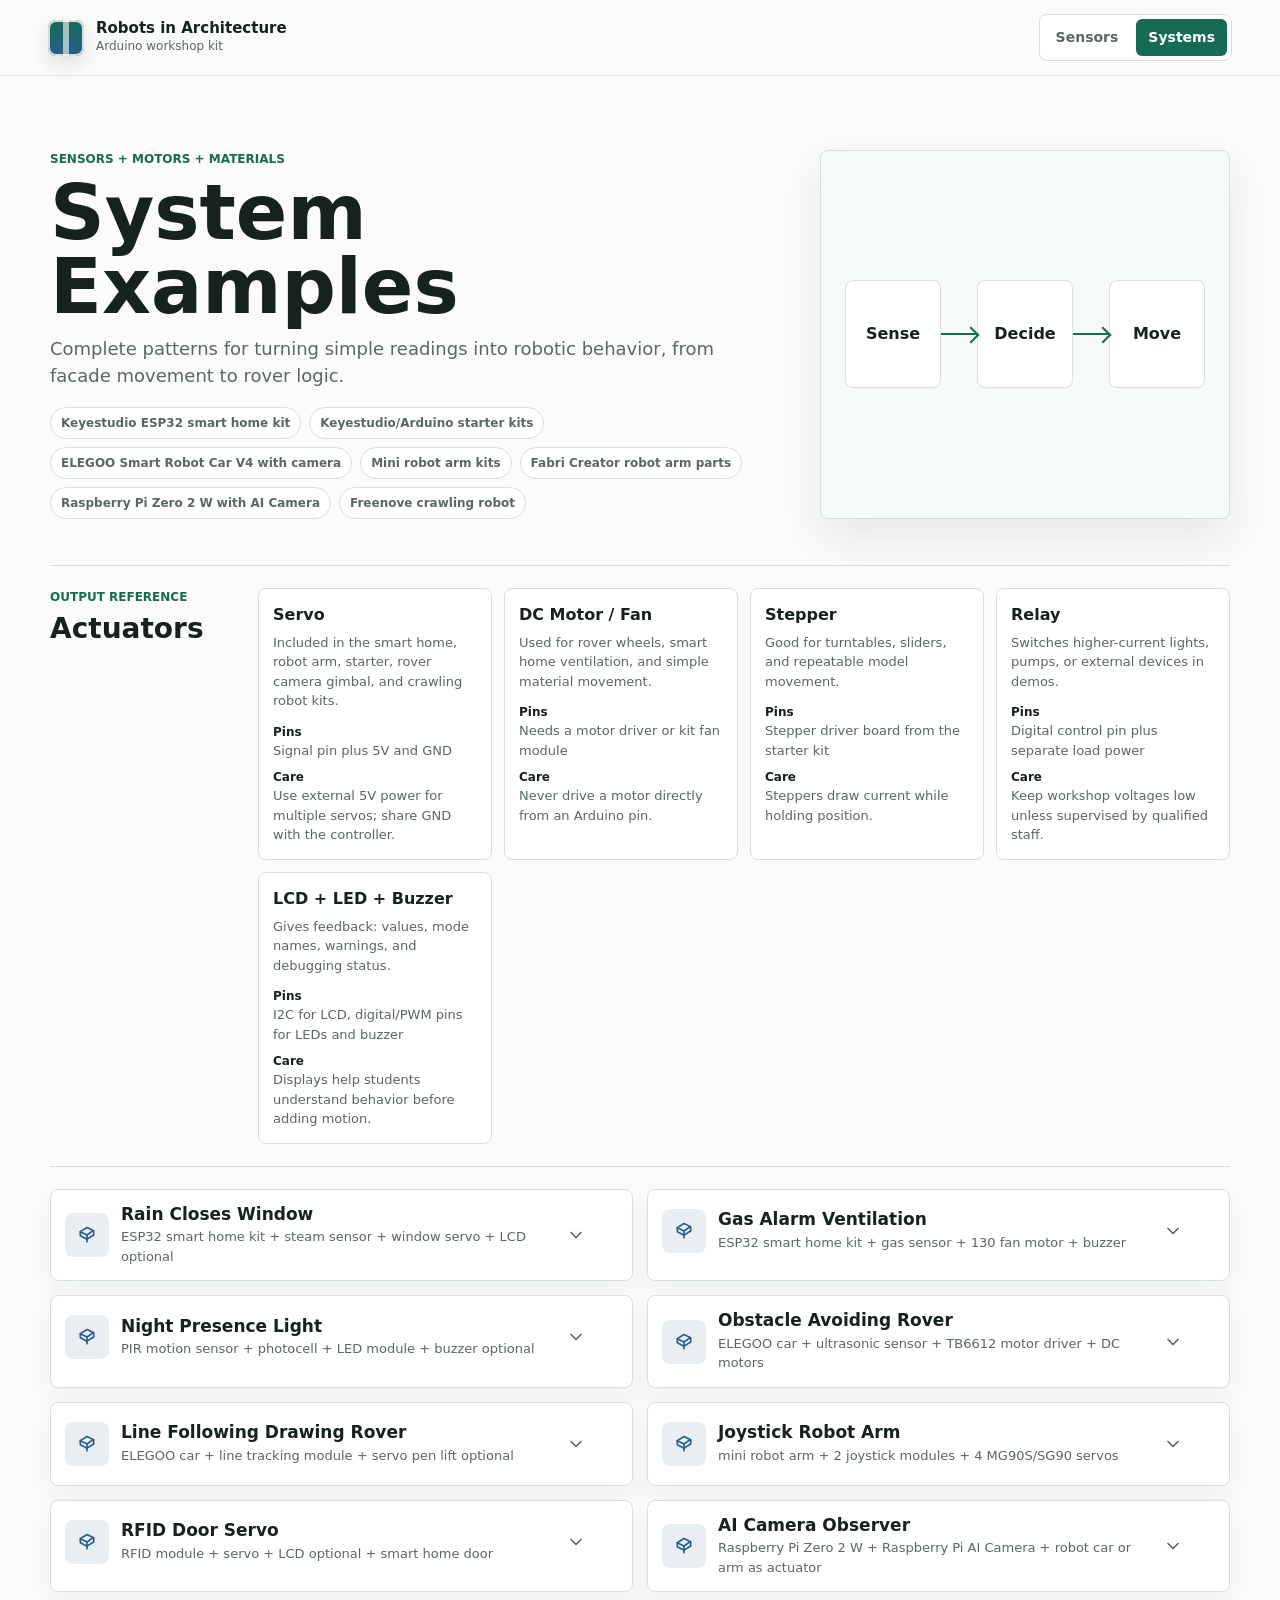
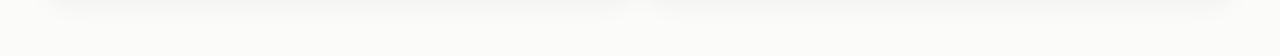
==== examples.html @ 3477a8b8 "Build robotics workshop website" ====
<!doctype html>
<html lang="en">
  <head>
    <meta charset="utf-8">
    <meta name="viewport" content="width=device-width, initial-scale=1">
    <title>Robots in Architecture - System Examples</title>
    <link rel="stylesheet" href="styles.css">
  </head>
  <body data-page="examples">
    <header class="topbar">
      <a class="brand" href="index.html" aria-label="Robots in Architecture">
        <span class="brand-mark" aria-hidden="true"></span>
        <span>
          <strong>Robots in Architecture</strong>
          <small>Arduino workshop kit</small>
        </span>
      </a>
      <nav class="nav-links" aria-label="Primary">
        <a href="index.html">Sensors</a>
        <a class="active" href="examples.html">Systems</a>
      </nav>
    </header>

    <main>
      <section class="workshop-strip systems-strip" aria-labelledby="page-title">
        <div class="workshop-copy">
          <p class="eyebrow">Sensors + motors + materials</p>
          <h1 id="page-title">System Examples</h1>
          <p>Complete patterns for turning simple readings into robotic behavior, from facade movement to rover logic.</p>
          <div class="inventory-pills" id="inventory-pills" aria-label="Available hardware"></div>
        </div>
        <div class="system-diagram" aria-hidden="true">
          <span>Sense</span>
          <i></i>
          <span>Decide</span>
          <i></i>
          <span>Move</span>
        </div>
      </section>

      <section class="actuator-band" aria-labelledby="actuator-title">
        <div>
          <p class="eyebrow">Output reference</p>
          <h2 id="actuator-title">Actuators</h2>
        </div>
        <div class="actuator-grid" id="actuator-grid"></div>
      </section>

      <section class="grid examples-grid" id="examples-grid" aria-live="polite"></section>
    </main>

    <script src="data.js"></script>
    <script src="app.js"></script>
  </body>
</html>
---- styles.css ----
:root {
  --ink: #17211d;
  --muted: #5b6762;
  --line: #d8dfdb;
  --paper: #fbfcfa;
  --panel: #ffffff;
  --soft: #eef4f1;
  --green: #176b53;
  --green-2: #0f8b6e;
  --blue: #265d8d;
  --yellow: #f2b84b;
  --red: #be4b49;
  --shadow: 0 18px 45px rgba(23, 33, 29, 0.09);
}

* {
  box-sizing: border-box;
}

html {
  color-scheme: light;
}

body {
  margin: 0;
  min-width: 320px;
  background: var(--paper);
  color: var(--ink);
  font-family: Inter, ui-sans-serif, system-ui, -apple-system, BlinkMacSystemFont, "Segoe UI", sans-serif;
  line-height: 1.5;
}

a {
  color: inherit;
  text-decoration: none;
}

button,
input {
  font: inherit;
}

.topbar {
  position: sticky;
  top: 0;
  z-index: 20;
  display: flex;
  align-items: center;
  justify-content: space-between;
  gap: 24px;
  min-height: 72px;
  padding: 14px clamp(16px, 4vw, 48px);
  border-bottom: 1px solid rgba(23, 33, 29, 0.12);
  background: rgba(251, 252, 250, 0.94);
  backdrop-filter: blur(16px);
}

.brand {
  display: inline-flex;
  align-items: center;
  gap: 12px;
}

.brand strong,
.brand small {
  display: block;
}

.brand strong {
  font-size: 15px;
  line-height: 1.1;
}

.brand small {
  color: var(--muted);
  font-size: 12px;
}

.brand-mark {
  width: 36px;
  height: 36px;
  border-radius: 8px;
  background:
    linear-gradient(90deg, transparent 42%, rgba(255,255,255,0.6) 42% 58%, transparent 58%),
    linear-gradient(180deg, var(--green), var(--blue));
  box-shadow: inset 0 0 0 2px rgba(255,255,255,0.8), 0 8px 20px rgba(23, 33, 29, 0.12);
}

.nav-links {
  display: flex;
  align-items: center;
  gap: 6px;
  padding: 4px;
  border: 1px solid var(--line);
  border-radius: 8px;
  background: var(--panel);
}

.nav-links a {
  border-radius: 6px;
  padding: 8px 12px;
  color: var(--muted);
  font-size: 14px;
  font-weight: 650;
}

.nav-links a.active,
.nav-links a:hover {
  background: var(--green);
  color: #fff;
}

main {
  width: min(1180px, calc(100vw - 32px));
  margin: 0 auto;
  padding: 28px 0 64px;
}

.workshop-strip {
  display: grid;
  grid-template-columns: minmax(0, 1fr) minmax(260px, 410px);
  gap: clamp(20px, 4vw, 56px);
  align-items: stretch;
  padding: clamp(22px, 5vw, 46px) 0;
  border-bottom: 1px solid var(--line);
}

.workshop-copy {
  align-self: center;
}

.eyebrow {
  margin: 0 0 8px;
  color: var(--green);
  font-size: 12px;
  font-weight: 800;
  letter-spacing: 0;
  text-transform: uppercase;
}

h1,
h2,
h3,
p {
  margin-top: 0;
}

h1 {
  margin-bottom: 10px;
  font-size: clamp(36px, 7vw, 76px);
  line-height: 0.98;
  letter-spacing: 0;
}

h2 {
  margin-bottom: 8px;
  font-size: 28px;
  line-height: 1.1;
  letter-spacing: 0;
}

h3 {
  margin-bottom: 10px;
  font-size: 14px;
  letter-spacing: 0;
}

.workshop-copy p:not(.eyebrow) {
  max-width: 680px;
  margin-bottom: 0;
  color: var(--muted);
  font-size: 18px;
}

.inventory-pills {
  display: flex;
  flex-wrap: wrap;
  gap: 8px;
  max-width: 760px;
  margin-top: 18px;
}

.inventory-pills span {
  border: 1px solid var(--line);
  border-radius: 999px;
  padding: 6px 10px;
  background: #fff;
  color: var(--muted);
  font-size: 12px;
  font-weight: 750;
}

.bench-visual {
  position: relative;
  min-height: 260px;
  overflow: hidden;
  border: 1px solid var(--line);
  border-radius: 8px;
  background:
    linear-gradient(90deg, rgba(23, 107, 83, 0.08) 1px, transparent 1px),
    linear-gradient(180deg, rgba(38, 93, 141, 0.08) 1px, transparent 1px),
    #f6faf7;
  background-size: 28px 28px;
  box-shadow: var(--shadow);
}

.board {
  position: absolute;
  left: 34px;
  bottom: 38px;
  width: 190px;
  height: 116px;
  border-radius: 8px;
  background: linear-gradient(135deg, #217a63, #134d66);
  box-shadow: inset 0 0 0 2px rgba(255,255,255,0.35), 0 18px 34px rgba(23, 33, 29, 0.16);
}

.board span {
  position: relative;
  display: inline-block;
  width: 9px;
  height: 9px;
  margin: 12px 0 0 10px;
  border-radius: 50%;
  background: #e7dca6;
}

.board b {
  position: absolute;
  right: 18px;
  bottom: 18px;
  width: 56px;
  height: 36px;
  border-radius: 4px;
  background: rgba(10, 22, 28, 0.7);
}

.sensor-chip {
  position: absolute;
  right: 36px;
  top: 46px;
  width: 120px;
  height: 72px;
  border-radius: 8px;
  background: #2b3544;
  box-shadow: 0 16px 30px rgba(23, 33, 29, 0.14);
}

.sensor-chip i {
  display: inline-block;
  width: 20px;
  height: 20px;
  margin: 18px 0 0 14px;
  border: 3px solid #9fb2be;
  border-radius: 50%;
}

.servo-dial {
  position: absolute;
  right: 92px;
  bottom: 34px;
  width: 82px;
  height: 82px;
  border-radius: 50%;
  background: conic-gradient(from 20deg, var(--yellow), var(--red), var(--blue), var(--yellow));
  box-shadow: inset 0 0 0 18px #fff, 0 16px 30px rgba(23, 33, 29, 0.16);
}

.servo-dial::after {
  content: "";
  position: absolute;
  left: 38px;
  top: 9px;
  width: 6px;
  height: 42px;
  border-radius: 999px;
  background: var(--ink);
  transform: rotate(42deg);
  transform-origin: 3px 32px;
}

.wire {
  position: absolute;
  height: 4px;
  border-radius: 999px;
  transform-origin: left center;
}

.wire-a {
  left: 188px;
  top: 130px;
  width: 170px;
  background: var(--yellow);
  transform: rotate(-19deg);
}

.wire-b {
  left: 176px;
  top: 152px;
  width: 206px;
  background: var(--red);
  transform: rotate(28deg);
}

.system-diagram {
  display: grid;
  grid-template-columns: 1fr 36px 1fr 36px 1fr;
  align-items: center;
  min-height: 220px;
  padding: 24px;
  border: 1px solid var(--line);
  border-radius: 8px;
  background: #f6faf7;
  box-shadow: var(--shadow);
}

.system-diagram span {
  display: grid;
  place-items: center;
  min-height: 108px;
  border: 1px solid rgba(23, 33, 29, 0.14);
  border-radius: 8px;
  background: #fff;
  color: var(--ink);
  font-weight: 800;
}

.system-diagram i {
  height: 2px;
  background: var(--green);
}

.system-diagram i::after {
  content: "";
  display: block;
  width: 10px;
  height: 10px;
  margin-left: auto;
  margin-top: -4px;
  border-top: 2px solid var(--green);
  border-right: 2px solid var(--green);
  transform: rotate(45deg);
}

.controls {
  display: grid;
  grid-template-columns: minmax(220px, 380px) 1fr;
  gap: 16px;
  align-items: center;
  padding: 22px 0;
}

.search {
  display: flex;
  align-items: center;
  gap: 10px;
  min-height: 44px;
  padding: 0 13px;
  border: 1px solid var(--line);
  border-radius: 8px;
  background: var(--panel);
}

.search svg,
.icon-button svg,
.icon-badge svg,
.chevron {
  width: 20px;
  height: 20px;
  fill: none;
  stroke: currentColor;
  stroke-linecap: round;
  stroke-linejoin: round;
  stroke-width: 2;
}

.search input {
  width: 100%;
  min-width: 0;
  border: 0;
  outline: 0;
  background: transparent;
  color: var(--ink);
}

.filter-group {
  display: flex;
  flex-wrap: wrap;
  gap: 8px;
  justify-content: flex-end;
}

.filter-button {
  min-height: 36px;
  border: 1px solid var(--line);
  border-radius: 999px;
  padding: 0 13px;
  background: #fff;
  color: var(--muted);
  cursor: pointer;
  font-size: 13px;
  font-weight: 750;
}

.filter-button.active,
.filter-button:hover {
  border-color: var(--green);
  background: var(--green);
  color: #fff;
}

.grid {
  display: grid;
  grid-template-columns: repeat(2, minmax(0, 1fr));
  gap: 14px;
}

.card {
  overflow: hidden;
  border: 1px solid var(--line);
  border-radius: 8px;
  background: var(--panel);
  box-shadow: 0 10px 28px rgba(23, 33, 29, 0.05);
}

.card[hidden] {
  display: none;
}

.card-summary {
  display: grid;
  grid-template-columns: 44px minmax(0, 1fr) auto 20px;
  gap: 12px;
  align-items: center;
  width: 100%;
  min-height: 82px;
  border: 0;
  padding: 14px;
  background: transparent;
  color: inherit;
  cursor: pointer;
  text-align: left;
}

.card-summary:hover {
  background: var(--soft);
}

.icon-badge {
  display: grid;
  place-items: center;
  width: 44px;
  height: 44px;
  border-radius: 8px;
  background: rgba(23, 107, 83, 0.1);
  color: var(--green);
}

.system-icon {
  background: rgba(38, 93, 141, 0.1);
  color: var(--blue);
}

.card-title {
  min-width: 0;
}

.card-title strong,
.card-title small {
  display: block;
}

.card-title strong {
  overflow-wrap: anywhere;
  font-size: 17px;
  line-height: 1.2;
}

.card-title small {
  margin-top: 3px;
  color: var(--muted);
  font-size: 13px;
}

.type-chip {
  border-radius: 999px;
  padding: 5px 9px;
  background: #edf5f2;
  color: var(--green);
  font-size: 12px;
  font-weight: 800;
}

.chevron {
  color: var(--muted);
  transition: transform 160ms ease;
}

.card-summary[aria-expanded="true"] .chevron {
  transform: rotate(180deg);
}

.card-panel {
  border-top: 1px solid var(--line);
  padding: 18px;
}

.intro {
  color: var(--muted);
}

.detail-layout {
  display: grid;
  grid-template-columns: repeat(3, minmax(0, 1fr));
  gap: 14px;
  margin: 18px 0;
}

.detail-layout.two-column {
  grid-template-columns: 1fr 1fr;
}

.detail-layout > div {
  min-width: 0;
  border: 1px solid var(--line);
  border-radius: 8px;
  padding: 14px;
  background: #fbfdfc;
}

.pin-list,
.notes {
  margin: 0;
  padding: 0;
  list-style: none;
}

.pin-list li {
  display: flex;
  align-items: center;
  justify-content: space-between;
  gap: 10px;
  min-height: 32px;
  border-top: 1px solid #e8edea;
  color: var(--muted);
  font-size: 13px;
}

.pin-list li:first-child {
  border-top: 0;
}

.pin-list strong {
  color: var(--ink);
  font-size: 12px;
  text-align: right;
}

.notes li {
  position: relative;
  margin-bottom: 8px;
  padding-left: 16px;
  color: var(--muted);
  font-size: 14px;
}

.notes li::before {
  content: "";
  position: absolute;
  left: 0;
  top: 0.72em;
  width: 6px;
  height: 6px;
  border-radius: 50%;
  background: var(--green-2);
}

.code-shell {
  position: relative;
  overflow: hidden;
  border: 1px solid #1f2b29;
  border-radius: 8px;
  background: #101716;
}

pre {
  max-height: 440px;
  margin: 0;
  overflow: auto;
  padding: 18px;
}

code {
  color: #dbe9e4;
  font-family: "Cascadia Mono", "SFMono-Regular", Consolas, monospace;
  font-size: 13px;
  line-height: 1.55;
  white-space: pre;
}

.icon-button {
  display: inline-flex;
  align-items: center;
  gap: 7px;
  min-height: 34px;
  border: 1px solid rgba(255,255,255,0.18);
  border-radius: 6px;
  padding: 0 10px;
  background: rgba(255,255,255,0.08);
  color: #fff;
  cursor: pointer;
  font-size: 12px;
  font-weight: 800;
}

.copy-button {
  position: absolute;
  right: 10px;
  top: 10px;
  z-index: 2;
}

.copy-button.copied {
  background: var(--green);
}

.actuator-band {
  display: grid;
  grid-template-columns: 190px 1fr;
  gap: 18px;
  align-items: start;
  padding: 22px 0;
  border-bottom: 1px solid var(--line);
}

.actuator-grid {
  display: grid;
  grid-template-columns: repeat(4, minmax(0, 1fr));
  gap: 12px;
}

.actuator-card {
  min-width: 0;
  border: 1px solid var(--line);
  border-radius: 8px;
  padding: 14px;
  background: #fff;
}

.actuator-card h3 {
  margin-bottom: 6px;
  font-size: 16px;
}

.actuator-card p,
.actuator-card dd {
  color: var(--muted);
  font-size: 13px;
}

.actuator-card p {
  margin-bottom: 12px;
}

dl,
dd {
  margin: 0;
}

dt {
  margin-top: 8px;
  color: var(--ink);
  font-size: 12px;
  font-weight: 800;
}

.examples-grid {
  padding-top: 22px;
}

.system-pattern {
  margin: 12px 0 18px;
  border-left: 4px solid var(--yellow);
  padding: 10px 12px;
  background: #fff8e9;
  color: #513a09;
  font-weight: 750;
}

@media (max-width: 980px) {
  .workshop-strip,
  .controls,
  .actuator-band {
    grid-template-columns: 1fr;
  }

  .filter-group {
    justify-content: flex-start;
  }

  .detail-layout,
  .detail-layout.two-column,
  .actuator-grid {
    grid-template-columns: repeat(2, minmax(0, 1fr));
  }
}

@media (max-width: 720px) {
  .topbar {
    align-items: stretch;
    flex-direction: column;
    gap: 12px;
  }

  .nav-links {
    width: 100%;
  }

  .nav-links a {
    flex: 1;
    text-align: center;
  }

  main {
    width: min(100vw - 24px, 1180px);
    padding-top: 16px;
  }

  .workshop-strip {
    padding-top: 18px;
  }

  h1 {
    font-size: 42px;
  }

  .workshop-copy p:not(.eyebrow) {
    font-size: 16px;
  }

  .grid,
  .detail-layout,
  .detail-layout.two-column,
  .actuator-grid {
    grid-template-columns: 1fr;
  }

  .card-summary {
    grid-template-columns: 40px minmax(0, 1fr) 20px;
    min-height: 76px;
  }

  .type-chip {
    display: none;
  }

  .bench-visual,
  .system-diagram {
    min-height: 210px;
  }

  .system-diagram {
    grid-template-columns: 1fr;
    gap: 10px;
  }

  .system-diagram i {
    width: 2px;
    height: 20px;
    margin: 0 auto;
  }

  .system-diagram i::after {
    margin-left: -4px;
    margin-top: 12px;
    transform: rotate(135deg);
  }
}
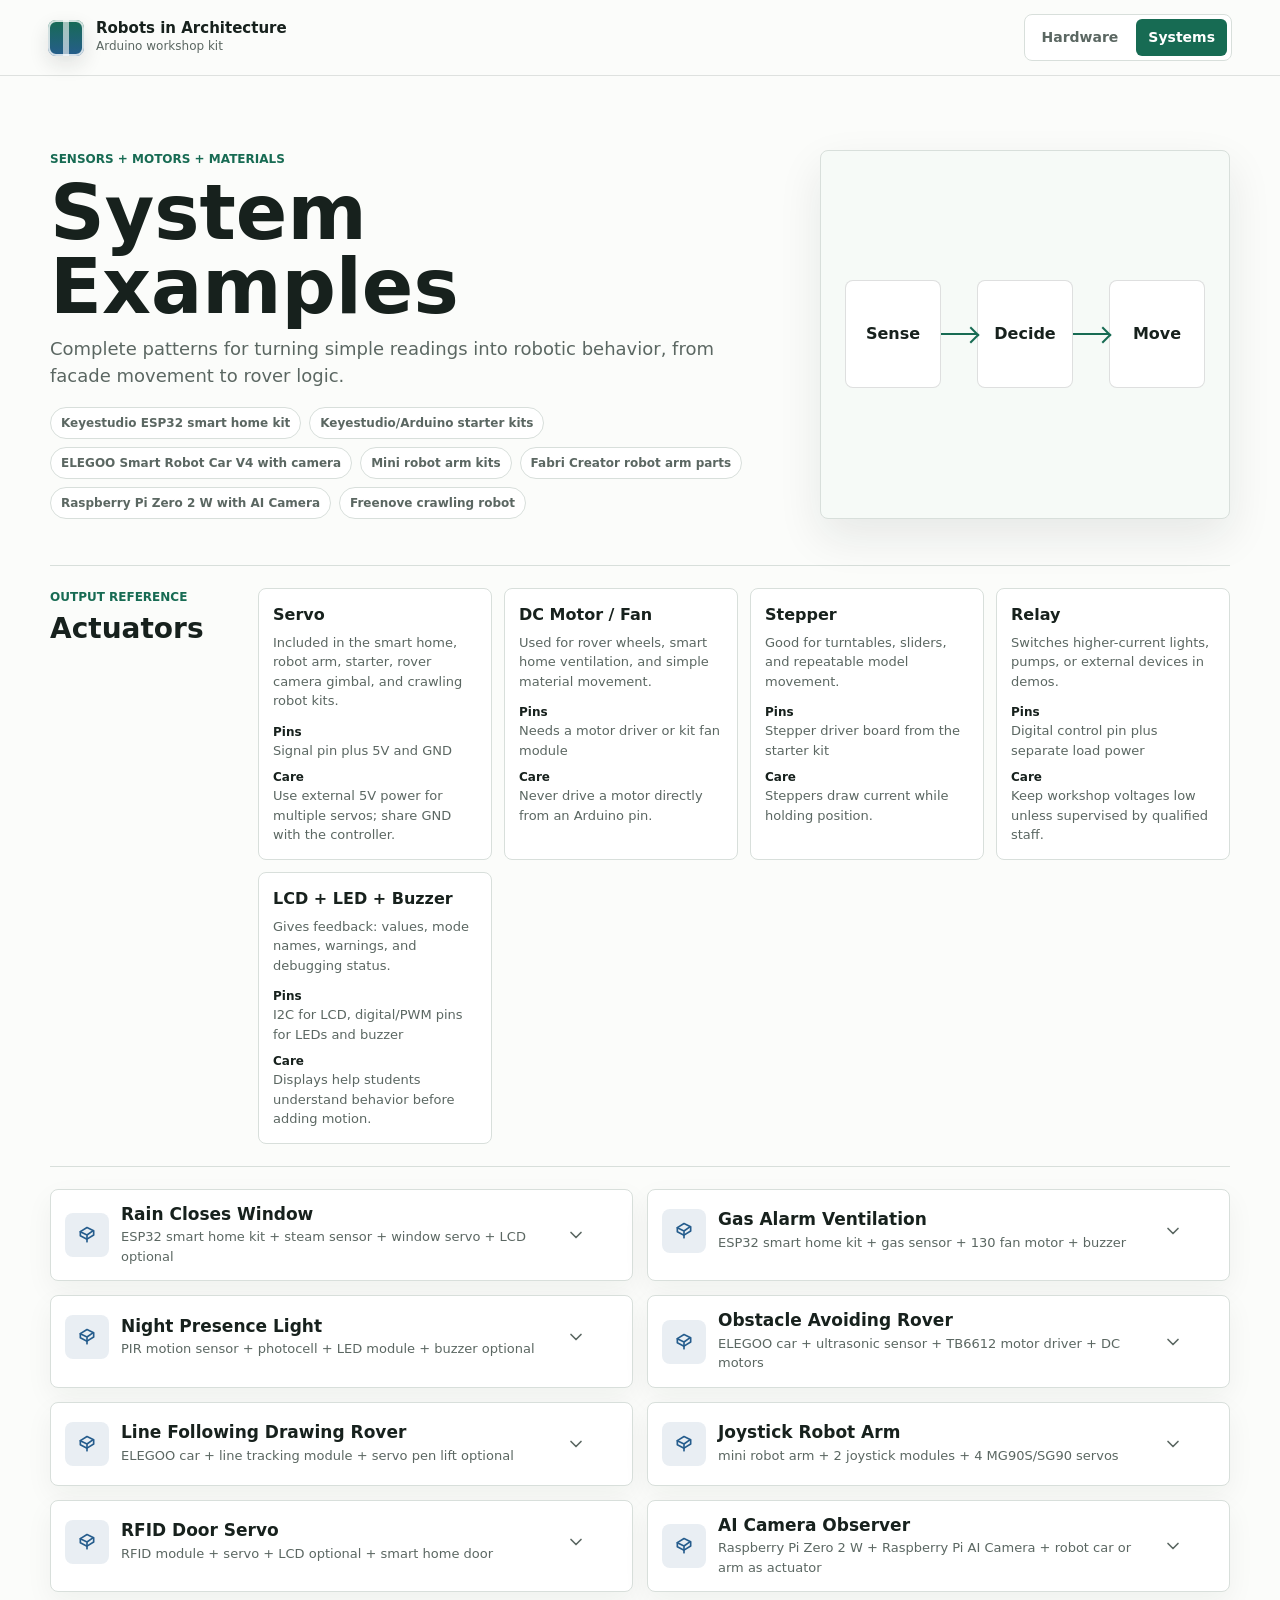
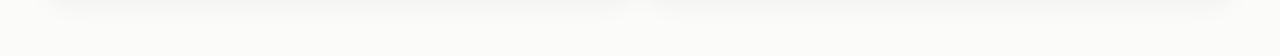
==== commit 659f527f: "Expand workshop guide to all hardware" ====
--- a/examples.html
+++ b/examples.html
@@ -16,7 +16,7 @@
         </span>
       </a>
       <nav class="nav-links" aria-label="Primary">
-        <a href="index.html">Sensors</a>
+        <a href="index.html">Hardware</a>
         <a class="active" href="examples.html">Systems</a>
       </nav>
     </header>
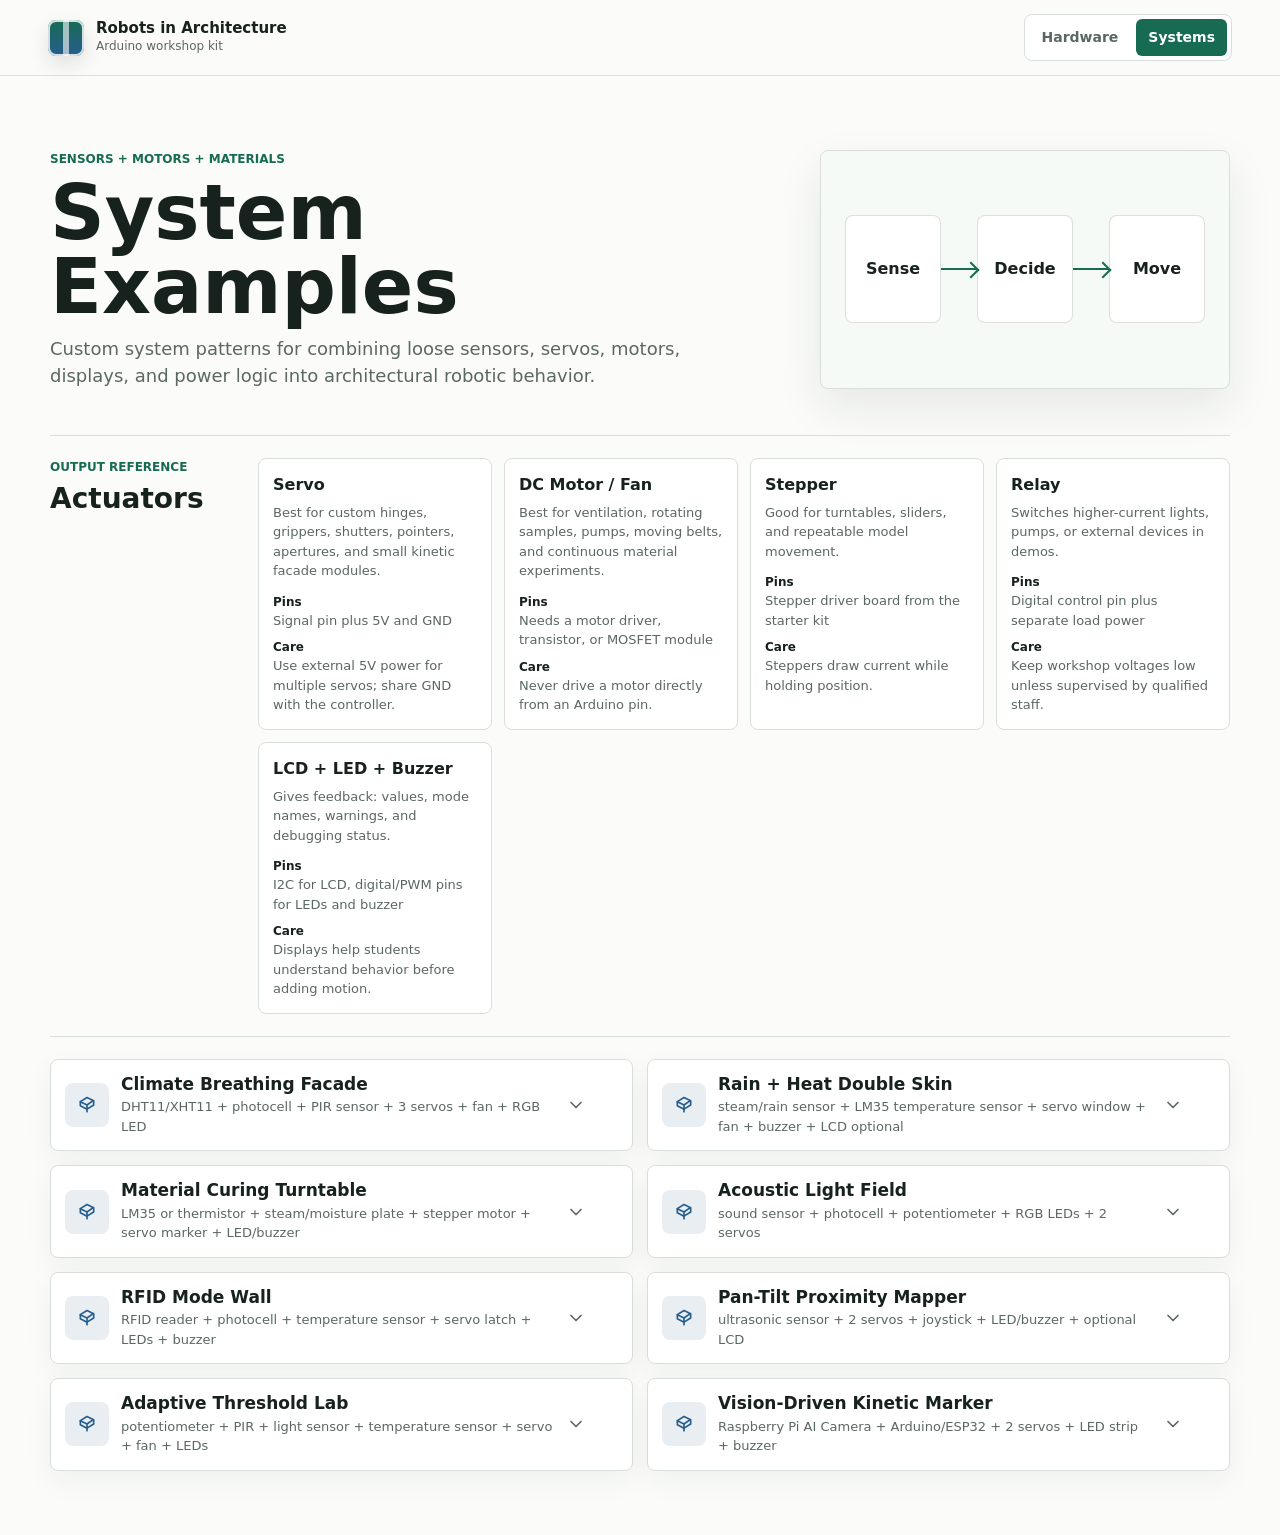
==== commit 73d9bbe3: "Replace systems with custom architectural builds" ====
--- a/examples.html
+++ b/examples.html
@@ -26,8 +26,7 @@
         <div class="workshop-copy">
           <p class="eyebrow">Sensors + motors + materials</p>
           <h1 id="page-title">System Examples</h1>
-          <p>Complete patterns for turning simple readings into robotic behavior, from facade movement to rover logic.</p>
-          <div class="inventory-pills" id="inventory-pills" aria-label="Available hardware"></div>
+          <p>Custom system patterns for combining loose sensors, servos, motors, displays, and power logic into architectural robotic behavior.</p>
         </div>
         <div class="system-diagram" aria-hidden="true">
           <span>Sense</span>
--- a/styles.css
+++ b/styles.css
@@ -722,7 +722,8 @@
   }
 
   main {
-    width: min(100vw - 24px, 1180px);
+    width: calc(100vw - 24px);
+    max-width: 1180px;
     padding-top: 16px;
   }
 
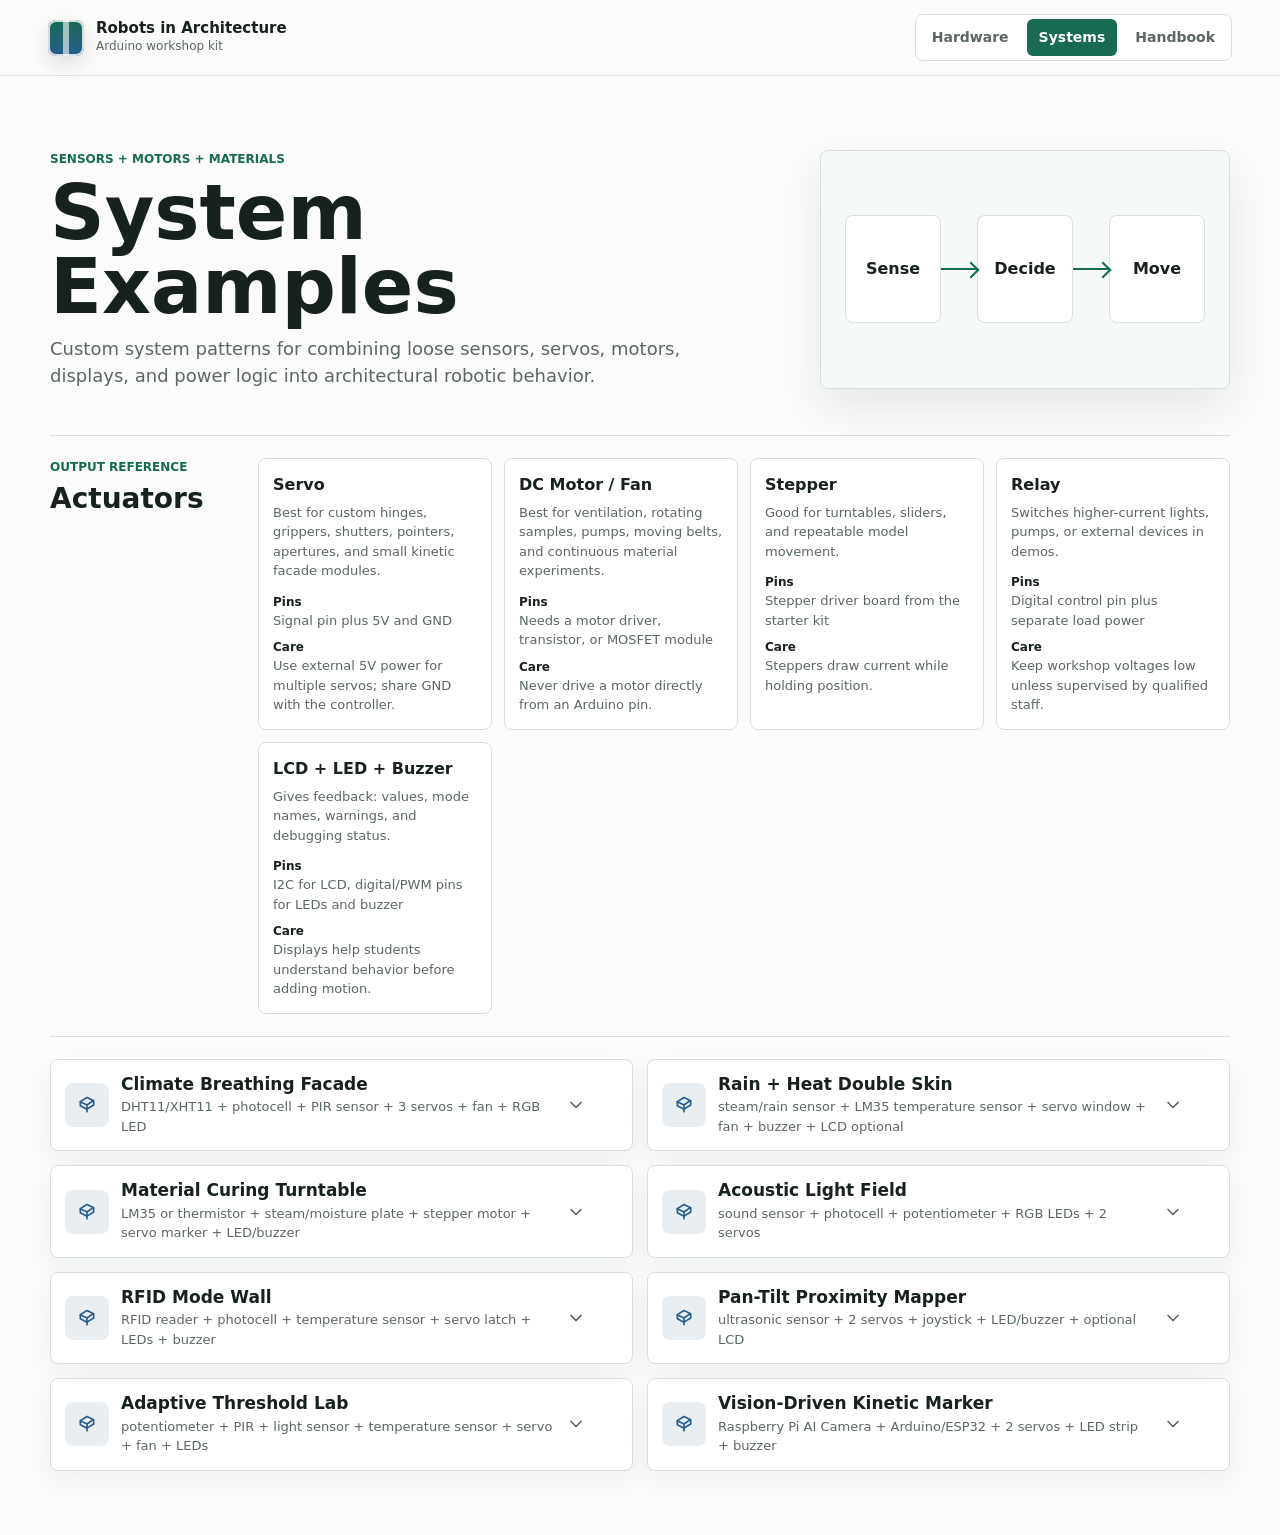
==== commit a9892d09: "Add beginner electronics handbook" ====
--- a/examples.html
+++ b/examples.html
@@ -18,6 +18,7 @@
       <nav class="nav-links" aria-label="Primary">
         <a href="index.html">Hardware</a>
         <a class="active" href="examples.html">Systems</a>
+        <a href="guide.html">Handbook</a>
       </nav>
     </header>
 
--- a/styles.css
+++ b/styles.css
@@ -127,6 +127,7 @@
 
 .workshop-copy {
   align-self: center;
+  min-width: 0;
 }
 
 .eyebrow {
@@ -687,11 +688,166 @@
   font-weight: 750;
 }
 
+.guide-stack {
+  display: grid;
+  gap: 12px;
+  align-content: center;
+  min-height: 260px;
+  border: 1px solid var(--line);
+  border-radius: 8px;
+  padding: 24px;
+  background: #f6faf7;
+  box-shadow: var(--shadow);
+}
+
+.guide-stack span {
+  border: 1px solid var(--line);
+  border-radius: 8px;
+  padding: 14px 16px;
+  background: #fff;
+  font-weight: 850;
+}
+
+.guide-layout {
+  display: grid;
+  grid-template-columns: 220px minmax(0, 1fr);
+  gap: 28px;
+  padding-top: 24px;
+}
+
+.guide-toc {
+  position: sticky;
+  top: 96px;
+  align-self: start;
+  display: grid;
+  gap: 4px;
+  border: 1px solid var(--line);
+  border-radius: 8px;
+  padding: 10px;
+  background: #fff;
+}
+
+.guide-toc a {
+  border-radius: 6px;
+  padding: 8px 10px;
+  color: var(--muted);
+  font-size: 13px;
+  font-weight: 750;
+}
+
+.guide-toc a:hover {
+  background: var(--soft);
+  color: var(--green);
+}
+
+.guide-content {
+  display: grid;
+  gap: 18px;
+}
+
+.guide-section {
+  border: 1px solid var(--line);
+  border-radius: 8px;
+  padding: clamp(18px, 3vw, 28px);
+  background: #fff;
+}
+
+.guide-section.warning-section {
+  border-color: rgba(190, 75, 73, 0.35);
+  background: #fff8f7;
+}
+
+.step-grid,
+.two-info {
+  display: grid;
+  grid-template-columns: repeat(2, minmax(0, 1fr));
+  gap: 12px;
+}
+
+.step-grid article,
+.two-info > div {
+  border: 1px solid var(--line);
+  border-radius: 8px;
+  padding: 14px;
+  background: #fbfdfc;
+}
+
+.step-grid strong {
+  display: block;
+  margin-bottom: 6px;
+}
+
+.step-grid p,
+.two-info p {
+  margin-bottom: 0;
+  color: var(--muted);
+  font-size: 14px;
+}
+
+.reference-table {
+  overflow-x: auto;
+  border: 1px solid var(--line);
+  border-radius: 8px;
+}
+
+.reference-table table {
+  width: 100%;
+  min-width: 620px;
+  border-collapse: collapse;
+  background: #fff;
+}
+
+.reference-table th,
+.reference-table td {
+  border-bottom: 1px solid var(--line);
+  padding: 11px 12px;
+  text-align: left;
+  vertical-align: top;
+  font-size: 14px;
+}
+
+.reference-table th {
+  background: var(--soft);
+  color: var(--ink);
+  font-size: 12px;
+  text-transform: uppercase;
+}
+
+.reference-table tr:last-child td {
+  border-bottom: 0;
+}
+
+.reference-table td:first-child {
+  color: var(--ink);
+  font-weight: 800;
+}
+
+.guide-list {
+  margin: 0;
+  padding-left: 20px;
+  color: var(--muted);
+}
+
+.guide-list li {
+  margin-bottom: 8px;
+}
+
+.guide-list.ordered {
+  padding-left: 22px;
+}
+
 @media (max-width: 980px) {
   .workshop-strip,
   .controls,
-  .actuator-band {
+  .actuator-band,
+  .guide-layout {
     grid-template-columns: 1fr;
+  }
+
+  .guide-toc {
+    position: static;
+    display: flex;
+    flex-wrap: wrap;
   }
 
   .filter-group {
@@ -706,6 +862,11 @@
 }
 
 @media (max-width: 720px) {
+  html,
+  body {
+    overflow-x: hidden;
+  }
+
   .topbar {
     align-items: stretch;
     flex-direction: column;
@@ -714,10 +875,17 @@
 
   .nav-links {
     width: 100%;
+    min-width: 0;
+    overflow: hidden;
+    gap: 0;
+    padding: 3px;
   }
 
   .nav-links a {
     flex: 1;
+    min-width: 0;
+    padding-inline: 4px;
+    font-size: 12px;
     text-align: center;
   }
 
@@ -732,7 +900,8 @@
   }
 
   h1 {
-    font-size: 42px;
+    overflow-wrap: anywhere;
+    font-size: 34px;
   }
 
   .workshop-copy p:not(.eyebrow) {
@@ -742,7 +911,9 @@
   .grid,
   .detail-layout,
   .detail-layout.two-column,
-  .actuator-grid {
+  .actuator-grid,
+  .step-grid,
+  .two-info {
     grid-template-columns: 1fr;
   }
 
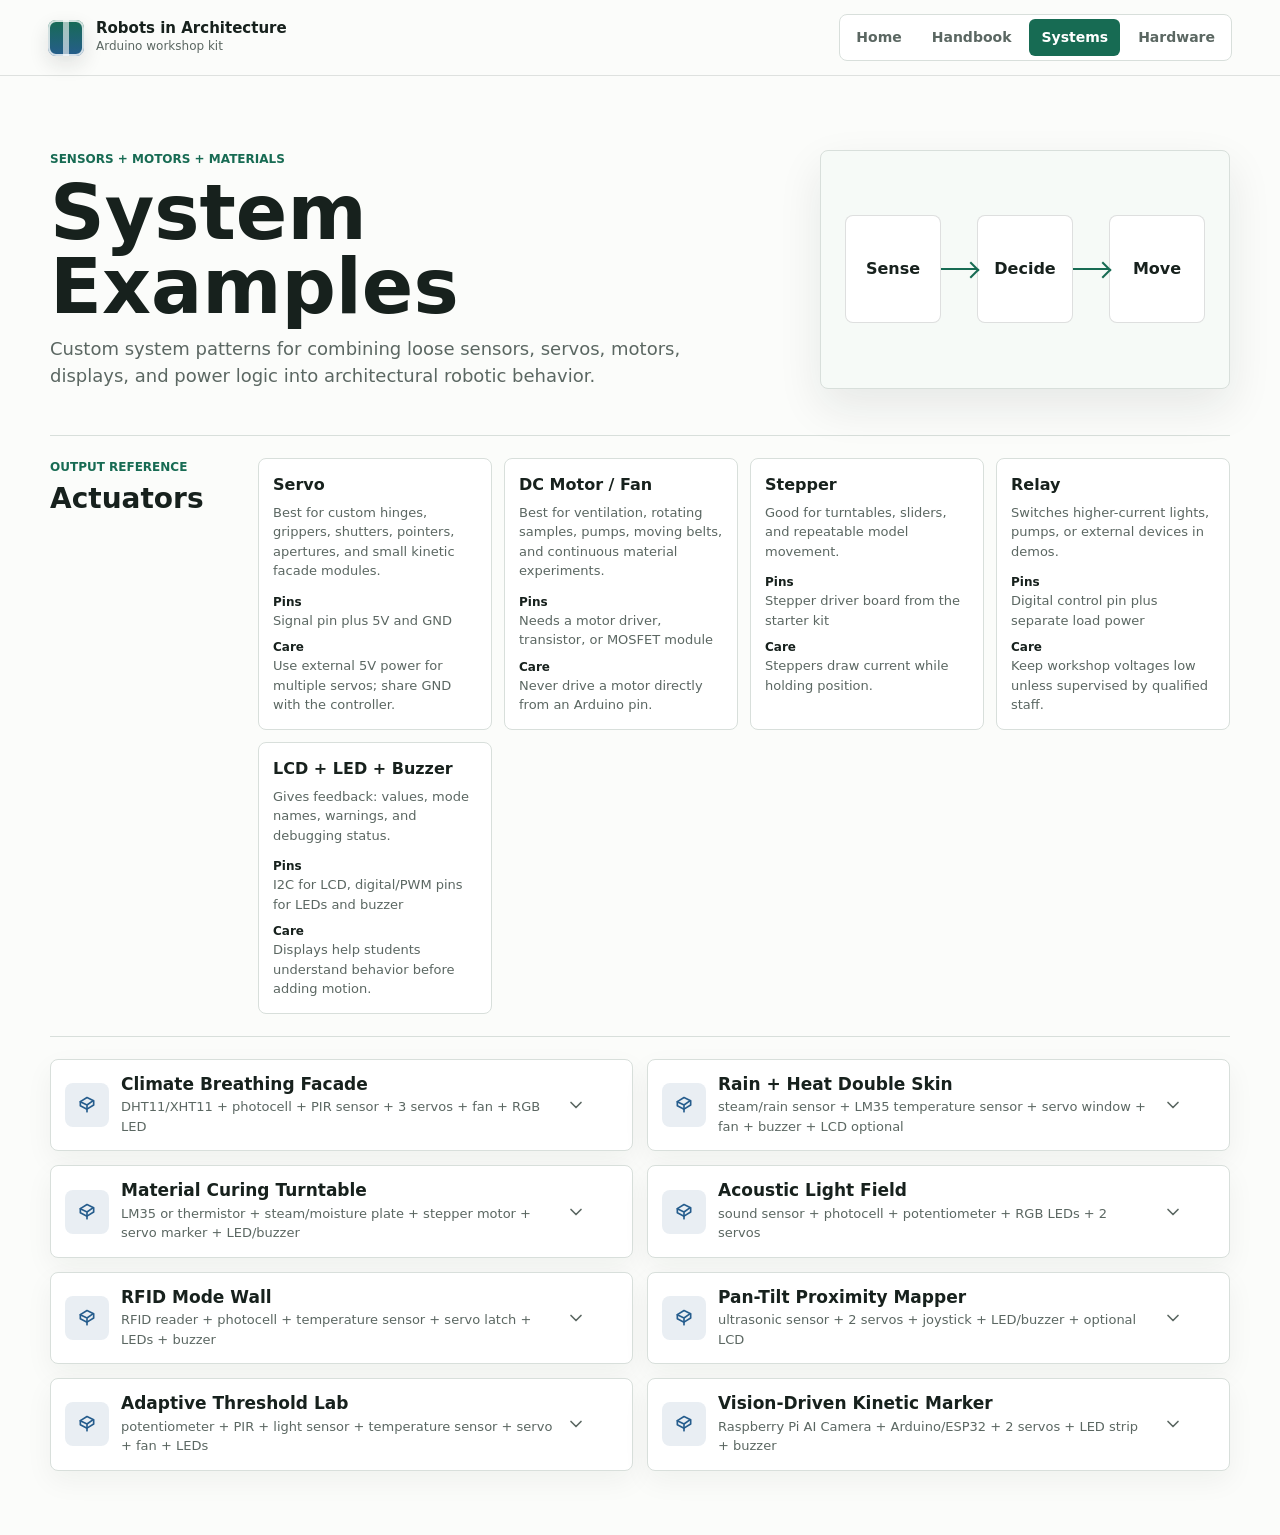
==== commit 7dab9cfa: "home_page_update" ====
--- a/examples.html
+++ b/examples.html
@@ -16,9 +16,10 @@
         </span>
       </a>
       <nav class="nav-links" aria-label="Primary">
-        <a href="index.html">Hardware</a>
+        <a href="index.html">Home</a>
+        <a href="guide.html">Handbook</a>
         <a class="active" href="examples.html">Systems</a>
-        <a href="guide.html">Handbook</a>
+        <a href="hardware.html">Hardware</a>
       </nav>
     </header>
 
